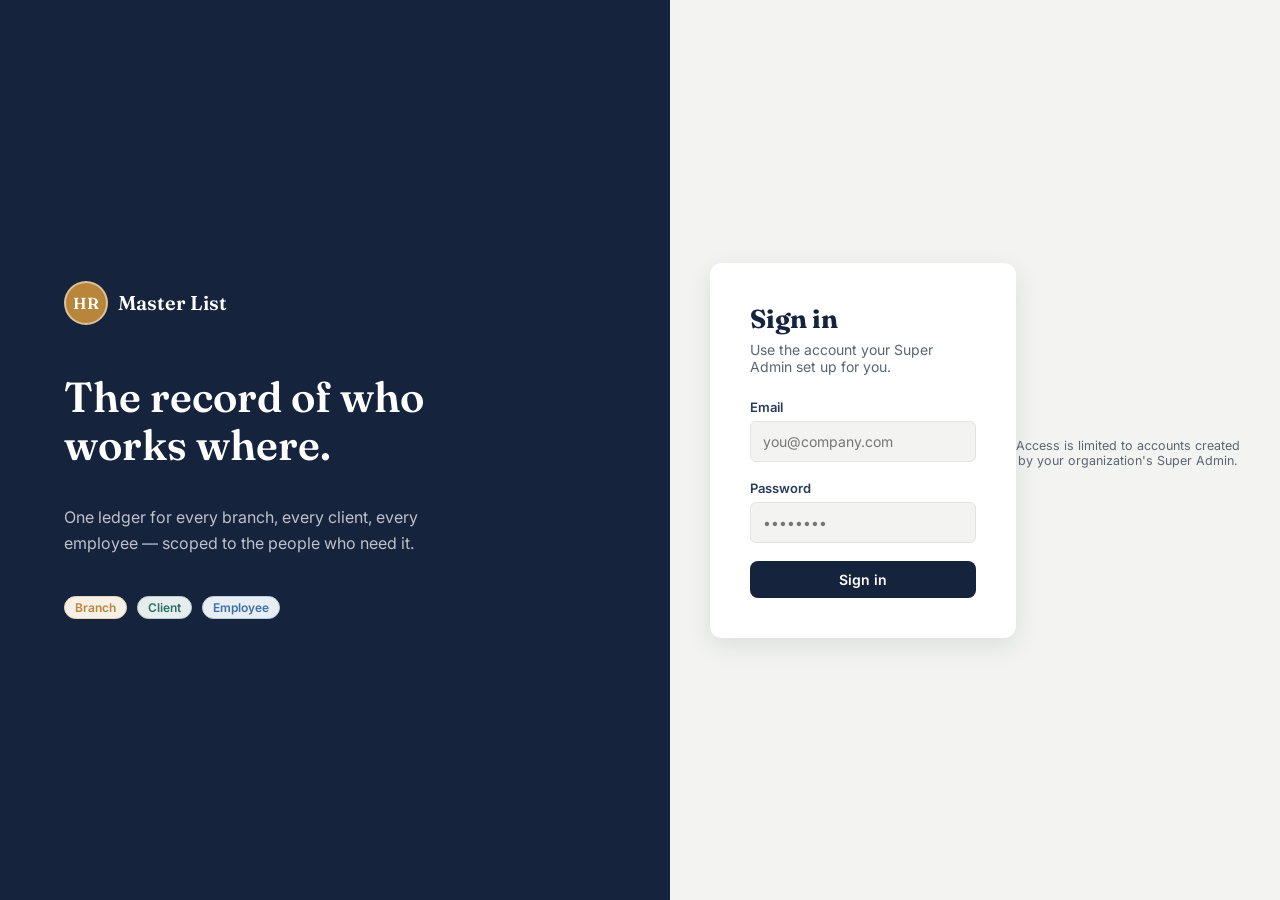
==== index.html @ 0a043a9c "Upload Files" ====
<!DOCTYPE html>
<html lang="en">
<head>
<meta charset="UTF-8">
<meta name="viewport" content="width=device-width, initial-scale=1.0">
<title>Sign in · HRIS</title>
<link rel="preconnect" href="https://fonts.googleapis.com">
<link href="https://fonts.googleapis.com/css2?family=Fraunces:opsz,wght@9..144,400;9..144,600&family=Inter:wght@400;500;600&family=IBM+Plex+Mono:wght@500&display=swap" rel="stylesheet">
<link rel="stylesheet" href="css/style.css">
</head>
<body class="auth-body">

  <div class="auth-shell">
    <aside class="auth-brand">
      <div class="auth-brand-mark">
        <span class="seal">HR</span>
        <span class="brand-word">Master&nbsp;List</span>
      </div>
      <h1 class="auth-headline">The record of who works&nbsp;where.</h1>
      <p class="auth-sub">One ledger for every branch, every client, every employee — scoped to the people who need it.</p>
      <div class="auth-branches-preview">
        <div class="chip" style="--chip-color:#B8863A">Branch</div>
        <div class="chip" style="--chip-color:#2C6E68">Client</div>
        <div class="chip" style="--chip-color:#3E6FA6">Employee</div>
      </div>
    </aside>

    <main class="auth-panel">
      <form id="login-form" class="auth-form" novalidate>
        <h2>Sign in</h2>
        <p class="auth-form-sub">Use the account your Super Admin set up for you.</p>

        <p id="login-error" class="form-error" hidden></p>

        <label for="email">Email</label>
        <input type="email" id="email" name="email" required autocomplete="username" placeholder="you@company.com">

        <label for="password">Password</label>
        <input type="password" id="password" name="password" required autocomplete="current-password" placeholder="••••••••">

        <button type="submit" id="login-submit" class="btn btn-primary btn-block">Sign in</button>
      </form>
      <p class="auth-footnote">Access is limited to accounts created by your organization's Super Admin.</p>
    </main>
  </div>

<script src="js/config.js"></script>
<script src="js/api.js"></script>
<script src="js/auth.js"></script>
</body>
</html>
---- css/style.css ----
/* ============================================================
   HRIS Master List — design tokens
   A ledger-inspired system: deep ink navy + warm seal gold,
   built around the real Branch → Client → Employee hierarchy.
   ============================================================ */

:root {
  --ink: #16233D;
  --ink-soft: #2A3B5C;
  --paper: #F3F4F1;
  --surface: #FFFFFF;
  --accent-gold: #B8863A;
  --accent-teal: #2C6E68;
  --slate: #5B6472;
  --border: #E2E4DE;
  --danger: #A6402F;
  --success: #2F7A4F;

  --font-display: 'Fraunces', Georgia, serif;
  --font-body: 'Inter', -apple-system, BlinkMacSystemFont, sans-serif;
  --font-mono: 'IBM Plex Mono', 'Courier New', monospace;

  --radius: 8px;
  --shadow-card: 0 8px 24px rgba(22, 35, 61, 0.10);
}

* { box-sizing: border-box; }

body {
  margin: 0;
  font-family: var(--font-body);
  color: var(--ink);
  background: var(--paper);
}

h1, h2, h3, h4 { font-family: var(--font-display); margin: 0; }

button, input, select, textarea { font-family: var(--font-body); font-size: 14px; }

.mono { font-family: var(--font-mono); font-size: 12.5px; }

/* ---- Buttons ------------------------------------------------------------ */

.btn {
  border: none;
  border-radius: var(--radius);
  padding: 10px 18px;
  font-weight: 600;
  cursor: pointer;
  transition: transform 0.08s ease, background 0.15s ease;
}
.btn:active { transform: translateY(1px); }
.btn-primary { background: var(--ink); color: #fff; }
.btn-primary:hover { background: var(--ink-soft); }
.btn-ghost { background: transparent; color: var(--ink); border: 1px solid var(--border); }
.btn-ghost:hover { background: rgba(22, 35, 61, 0.05); }
.btn-block { width: 100%; }

.icon-btn {
  background: transparent;
  border: none;
  font-size: 20px;
  line-height: 1;
  cursor: pointer;
  color: var(--slate);
  padding: 4px 8px;
  border-radius: 6px;
}
.icon-btn:hover { background: rgba(22, 35, 61, 0.06); color: var(--ink); }

.link-btn {
  background: none;
  border: none;
  color: var(--accent-teal);
  font-weight: 600;
  cursor: pointer;
  padding: 0;
  margin-right: 10px;
  font-size: 13px;
}
.link-btn:hover { text-decoration: underline; }
.link-danger { color: var(--danger); }

/* ---- Chips / badges / pills ---------------------------------------------- */

.chip {
  display: inline-block;
  padding: 3px 10px;
  border-radius: 999px;
  font-size: 12px;
  font-weight: 600;
  color: var(--chip-color, var(--ink));
  background: color-mix(in srgb, var(--chip-color, var(--ink)) 12%, white);
  border: 1px solid color-mix(in srgb, var(--chip-color, var(--ink)) 35%, white);
}

.role-badge {
  font-size: 11px;
  font-weight: 700;
  letter-spacing: 0.03em;
  text-transform: uppercase;
  padding: 4px 10px;
  border-radius: 999px;
  background: var(--ink);
  color: #fff;
}
.role-badge.role-Viewer, .role-badge.role-Commenter { background: var(--slate); }
.role-badge.role-Editor { background: var(--accent-teal); }
.role-badge.role-Admin { background: var(--ink-soft); }
.role-badge.role-SuperAdmin { background: var(--accent-gold); }

.status-pill {
  font-size: 12px;
  font-weight: 600;
  padding: 3px 10px;
  border-radius: 999px;
}
.status-Active { background: rgba(47, 122, 79, 0.12); color: var(--success); }
.status-Inactive { background: rgba(166, 64, 47, 0.12); color: var(--danger); }

/* ---- Seal / brand mark ----------------------------------------------------- */

.seal {
  display: inline-flex;
  align-items: center;
  justify-content: center;
  width: 44px; height: 44px;
  border-radius: 50%;
  background: var(--accent-gold);
  color: #fff;
  font-family: var(--font-display);
  font-weight: 600;
  font-size: 16px;
  border: 2px solid rgba(255,255,255,0.5);
}
.seal-sm { width: 32px; height: 32px; font-size: 13px; }
.brand-word { font-family: var(--font-display); font-weight: 600; font-size: 17px; margin-left: 10px; }

/* ============================================================
   Login screen
   ============================================================ */

.auth-body { height: 100vh; overflow: hidden; }

.auth-shell {
  display: grid;
  grid-template-columns: 1.1fr 1fr;
  height: 100vh;
}

.auth-brand {
  background: var(--ink);
  color: #fff;
  padding: 64px;
  display: flex;
  flex-direction: column;
  justify-content: center;
}
.auth-brand-mark { display: flex; align-items: center; margin-bottom: 48px; }
.auth-brand-mark .brand-word { color: #fff; font-size: 20px; }
.auth-headline {
  font-size: 42px;
  font-weight: 600;
  line-height: 1.15;
  max-width: 480px;
  margin-bottom: 20px;
}
.auth-sub { color: rgba(255,255,255,0.72); max-width: 420px; line-height: 1.6; margin-bottom: 40px; }
.auth-branches-preview { display: flex; gap: 10px; }

.auth-panel {
  display: flex;
  align-items: center;
  justify-content: center;
  background: var(--paper);
  padding: 40px;
}
.auth-form {
  width: 100%;
  max-width: 380px;
  background: var(--surface);
  padding: 40px;
  border-radius: 12px;
  box-shadow: var(--shadow-card);
}
.auth-form h2 { font-size: 26px; margin-bottom: 6px; }
.auth-form-sub { color: var(--slate); margin: 0 0 24px; font-size: 14px; }
.auth-form label { display: block; font-size: 13px; font-weight: 600; margin-bottom: 6px; color: var(--ink-soft); }
.auth-form input {
  width: 100%;
  padding: 11px 12px;
  margin-bottom: 18px;
  border: 1px solid var(--border);
  border-radius: 6px;
  background: var(--paper);
}
.auth-form input:focus { outline: 2px solid var(--accent-teal); outline-offset: 1px; }
.auth-footnote { text-align: center; color: var(--slate); font-size: 12.5px; max-width: 380px; margin-top: 18px; }

.form-error {
  background: rgba(166, 64, 47, 0.08);
  color: var(--danger);
  padding: 10px 12px;
  border-radius: 6px;
  font-size: 13px;
  margin-bottom: 16px;
}

@media (max-width: 860px) {
  .auth-shell { grid-template-columns: 1fr; }
  .auth-brand { display: none; }
}

/* ============================================================
   App shell (dashboard, users page)
   ============================================================ */

.app-body { min-height: 100vh; }

.topbar {
  display: flex;
  align-items: center;
  gap: 24px;
  padding: 12px 24px;
  background: var(--surface);
  border-bottom: 1px solid var(--border);
  position: sticky;
  top: 0;
  z-index: 20;
}
.topbar-brand { display: flex; align-items: center; }
.topbar-search { flex: 1; }
.topbar-search input {
  width: 100%;
  max-width: 480px;
  padding: 9px 14px;
  border: 1px solid var(--border);
  border-radius: 999px;
  background: var(--paper);
}
.topbar-user { display: flex; align-items: center; gap: 12px; }
.user-email { font-size: 13px; color: var(--slate); }

.app-shell {
  display: grid;
  grid-template-columns: 260px 1fr;
  min-height: calc(100vh - 65px);
}
.users-shell { grid-template-columns: 1fr; }

.rail {
  border-right: 1px solid var(--border);
  padding: 20px 12px;
  background: var(--surface);
}
.rail-header {
  display: flex;
  justify-content: space-between;
  align-items: center;
  font-size: 12px;
  font-weight: 700;
  text-transform: uppercase;
  letter-spacing: 0.04em;
  color: var(--slate);
  padding: 0 8px 12px;
}
.branch-tree { display: flex; flex-direction: column; gap: 2px; }
.tree-item {
  padding: 8px 10px;
  border-radius: 6px;
  cursor: pointer;
  font-size: 13.5px;
  display: flex;
  align-items: center;
  gap: 8px;
}
.tree-item:hover { background: rgba(22, 35, 61, 0.05); }
.tree-item.active { background: var(--ink); color: #fff; font-weight: 600; }
.tree-client { padding-left: 30px; color: var(--slate); font-size: 13px; }
.tree-item.active.tree-client { color: #fff; }
.tree-dot { width: 8px; height: 8px; border-radius: 50%; background: var(--dot); display: inline-block; }

.main { padding: 24px 28px; }
.main-toolbar {
  display: flex;
  justify-content: space-between;
  align-items: center;
  margin-bottom: 18px;
}
.filter-group { display: flex; align-items: center; gap: 14px; }
.filter-group select {
  padding: 8px 12px;
  border: 1px solid var(--border);
  border-radius: 6px;
  background: var(--surface);
}
.scope-label { font-size: 12.5px; color: var(--slate); }
.page-title { font-size: 24px; }

.table-wrap {
  background: var(--surface);
  border-radius: 10px;
  border: 1px solid var(--border);
  overflow: hidden;
}
.data-table { width: 100%; border-collapse: collapse; }
.data-table th {
  text-align: left;
  font-size: 11.5px;
  text-transform: uppercase;
  letter-spacing: 0.04em;
  color: var(--slate);
  padding: 12px 16px;
  border-bottom: 1px solid var(--border);
  background: var(--paper);
}
.data-table td {
  padding: 13px 16px;
  border-bottom: 1px solid var(--border);
  font-size: 13.5px;
}
.data-table tr:last-child td { border-bottom: none; }
.data-table tr:hover td { background: rgba(22, 35, 61, 0.02); }
.cell-name { cursor: pointer; font-weight: 600; }
.cell-name:hover { color: var(--accent-teal); }
.empty-state, .empty-state-sm { padding: 32px; text-align: center; color: var(--slate); }
.empty-state-sm { padding: 12px 0; font-size: 13px; }

/* ============================================================
   Slide-over panels + modals
   ============================================================ */

.slideover { position: fixed; inset: 0; z-index: 50; }
.slideover-backdrop { position: absolute; inset: 0; background: rgba(22, 35, 61, 0.35); }
.slideover-card {
  position: absolute;
  right: 0; top: 0; bottom: 0;
  width: 480px;
  max-width: 92vw;
  background: var(--surface);
  box-shadow: -12px 0 32px rgba(22,35,61,0.18);
  padding: 24px 28px;
  overflow-y: auto;
}
.slideover-head { display: flex; justify-content: space-between; align-items: center; margin-bottom: 20px; }
.slideover-actions { display: flex; justify-content: flex-end; gap: 10px; margin-top: 20px; }

.modal { position: fixed; inset: 0; z-index: 60; display: flex; align-items: center; justify-content: center; }
.modal-backdrop { position: absolute; inset: 0; background: rgba(22, 35, 61, 0.35); }
.modal-card {
  position: relative;
  width: 420px;
  max-width: 92vw;
  background: var(--surface);
  border-radius: 12px;
  padding: 24px 28px;
  box-shadow: var(--shadow-card);
}
.modal-head { display: flex; justify-content: space-between; align-items: center; margin-bottom: 16px; }

.stacked-form label { display: block; font-size: 13px; font-weight: 600; margin: 12px 0 6px; color: var(--ink-soft); }
.stacked-form input, .stacked-form select, .stacked-form textarea {
  width: 100%;
  padding: 9px 12px;
  border: 1px solid var(--border);
  border-radius: 6px;
  background: var(--paper);
}
.stacked-form textarea { min-height: 70px; resize: vertical; }
.form-row { display: grid; grid-template-columns: repeat(auto-fit, minmax(120px, 1fr)); gap: 12px; }
.field-hint { font-size: 12px; color: var(--slate); margin: 4px 0 0; }
.checkbox-list { display: flex; flex-direction: column; gap: 6px; max-height: 160px; overflow-y: auto; border: 1px solid var(--border); border-radius: 6px; padding: 10px; background: var(--paper); }
.inline-checkbox { display: flex; align-items: center; gap: 8px; font-weight: 500 !important; font-size: 13px !important; }
.inline-checkbox input { width: auto !important; }

/* ---- Detail panel ------------------------------------------------------------- */

.detail-grid { display: grid; grid-template-columns: 1fr 1fr; gap: 14px 20px; margin-bottom: 24px; }
.detail-label { display: block; font-size: 11px; text-transform: uppercase; letter-spacing: 0.03em; color: var(--slate); margin-bottom: 3px; }

.comments-section { border-top: 1px solid var(--border); padding-top: 18px; }
.comments-section h4 { font-size: 14px; margin-bottom: 12px; }
.comments-list { display: flex; flex-direction: column; gap: 12px; margin-bottom: 14px; max-height: 220px; overflow-y: auto; }
.comment { background: var(--paper); border-radius: 8px; padding: 10px 12px; }
.comment-meta { font-size: 11.5px; color: var(--slate); margin-bottom: 4px; }
.comment-text { font-size: 13.5px; }
.comment-form { display: flex; gap: 10px; align-items: flex-start; }
.comment-form textarea { flex: 1; }

/* ---- Responsive ------------------------------------------------------------- */

@media (max-width: 900px) {
  .app-shell { grid-template-columns: 1fr; }
  .rail { display: none; }
  .topbar-search { display: none; }
}
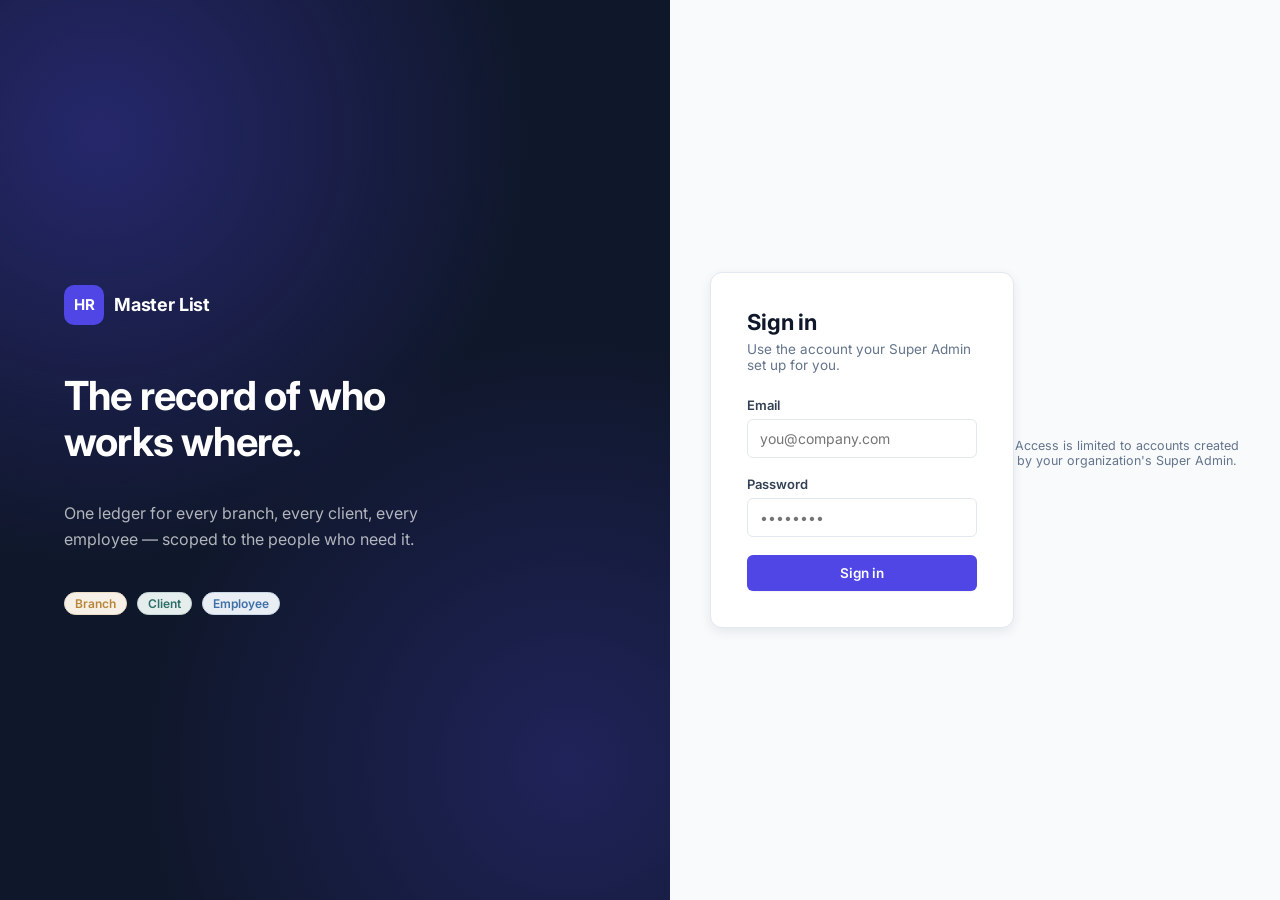
==== commit d1387041: "Upgrade UI" ====
--- a/index.html
+++ b/index.html
@@ -5,7 +5,7 @@
 <meta name="viewport" content="width=device-width, initial-scale=1.0">
 <title>Sign in · HRIS</title>
 <link rel="preconnect" href="https://fonts.googleapis.com">
-<link href="https://fonts.googleapis.com/css2?family=Fraunces:opsz,wght@9..144,400;9..144,600&family=Inter:wght@400;500;600&family=IBM+Plex+Mono:wght@500&display=swap" rel="stylesheet">
+<link href="https://fonts.googleapis.com/css2?family=Inter:wght@400;500;600;700&family=IBM+Plex+Mono:wght@500&display=swap" rel="stylesheet">
 <link rel="stylesheet" href="css/style.css">
 </head>
 <body class="auth-body">
--- a/css/style.css
+++ b/css/style.css
@@ -1,85 +1,118 @@
 /* ============================================================
    HRIS Master List — design tokens
-   A ledger-inspired system: deep ink navy + warm seal gold,
-   built around the real Branch → Client → Employee hierarchy.
+   Modern SaaS system: cool neutrals, a single confident violet-blue
+   accent, and functional density built for scanning long lists.
    ============================================================ */
 
 :root {
-  --ink: #16233D;
-  --ink-soft: #2A3B5C;
-  --paper: #F3F4F1;
+  --primary: #4F46E5;
+  --primary-hover: #4338CA;
+  --primary-soft: #EEF2FF;
+  --primary-ring: rgba(79, 70, 229, 0.35);
+
+  --ink: #0F172A;
+  --ink-soft: #334155;
+  --muted: #64748B;
+  --faint: #94A3B8;
+
+  --bg: #F8FAFC;
   --surface: #FFFFFF;
-  --accent-gold: #B8863A;
-  --accent-teal: #2C6E68;
-  --slate: #5B6472;
-  --border: #E2E4DE;
-  --danger: #A6402F;
-  --success: #2F7A4F;
-
-  --font-display: 'Fraunces', Georgia, serif;
+  --surface-hover: #F1F5F9;
+  --border: #E2E8F0;
+  --border-strong: #CBD5E1;
+
+  --success: #16A34A;
+  --success-soft: #F0FDF4;
+  --danger: #DC2626;
+  --danger-soft: #FEF2F2;
+  --warning: #D97706;
+  --warning-soft: #FFFBEB;
+
   --font-body: 'Inter', -apple-system, BlinkMacSystemFont, sans-serif;
   --font-mono: 'IBM Plex Mono', 'Courier New', monospace;
 
+  --radius-sm: 6px;
   --radius: 8px;
-  --shadow-card: 0 8px 24px rgba(22, 35, 61, 0.10);
+  --radius-lg: 12px;
+  --shadow-sm: 0 1px 2px rgba(15, 23, 42, 0.06);
+  --shadow-md: 0 4px 12px rgba(15, 23, 42, 0.08);
+  --shadow-lg: 0 16px 40px rgba(15, 23, 42, 0.16);
 }
 
 * { box-sizing: border-box; }
+
+[hidden] { display: none !important; }
+
+html { -webkit-font-smoothing: antialiased; }
 
 body {
   margin: 0;
   font-family: var(--font-body);
   color: var(--ink);
-  background: var(--paper);
-}
-
-h1, h2, h3, h4 { font-family: var(--font-display); margin: 0; }
+  background: var(--bg);
+}
+
+h1, h2, h3, h4 { font-family: var(--font-body); margin: 0; letter-spacing: -0.01em; }
 
 button, input, select, textarea { font-family: var(--font-body); font-size: 14px; }
 
 .mono { font-family: var(--font-mono); font-size: 12.5px; }
 
+:focus-visible {
+  outline: 2px solid var(--primary);
+  outline-offset: 2px;
+}
+
 /* ---- Buttons ------------------------------------------------------------ */
 
 .btn {
-  border: none;
-  border-radius: var(--radius);
-  padding: 10px 18px;
-  font-weight: 600;
-  cursor: pointer;
-  transition: transform 0.08s ease, background 0.15s ease;
+  border: 1px solid transparent;
+  border-radius: var(--radius-sm);
+  padding: 9px 16px;
+  font-weight: 600;
+  font-size: 13.5px;
+  cursor: pointer;
+  transition: background 0.12s ease, border-color 0.12s ease, box-shadow 0.12s ease, color 0.12s ease;
+  display: inline-flex;
+  align-items: center;
+  gap: 6px;
 }
 .btn:active { transform: translateY(1px); }
-.btn-primary { background: var(--ink); color: #fff; }
-.btn-primary:hover { background: var(--ink-soft); }
-.btn-ghost { background: transparent; color: var(--ink); border: 1px solid var(--border); }
-.btn-ghost:hover { background: rgba(22, 35, 61, 0.05); }
-.btn-block { width: 100%; }
+.btn-primary { background: var(--primary); color: #fff; box-shadow: var(--shadow-sm); }
+.btn-primary:hover { background: var(--primary-hover); }
+.btn-ghost { background: var(--surface); color: var(--ink-soft); border-color: var(--border); }
+.btn-ghost:hover { background: var(--surface-hover); border-color: var(--border-strong); color: var(--ink); }
+.btn-danger { background: var(--surface); color: var(--danger); border-color: var(--border); }
+.btn-danger:hover { background: var(--danger-soft); border-color: #FCA5A5; }
+.btn-sm { padding: 6px 12px; font-size: 12.5px; }
+.btn-block { width: 100%; justify-content: center; }
+.btn:disabled { opacity: 0.5; cursor: not-allowed; }
 
 .icon-btn {
   background: transparent;
   border: none;
-  font-size: 20px;
+  font-size: 18px;
   line-height: 1;
   cursor: pointer;
-  color: var(--slate);
-  padding: 4px 8px;
-  border-radius: 6px;
-}
-.icon-btn:hover { background: rgba(22, 35, 61, 0.06); color: var(--ink); }
+  color: var(--muted);
+  padding: 5px 9px;
+  border-radius: var(--radius-sm);
+}
+.icon-btn:hover { background: var(--surface-hover); color: var(--ink); }
 
 .link-btn {
   background: none;
   border: none;
-  color: var(--accent-teal);
-  font-weight: 600;
-  cursor: pointer;
-  padding: 0;
-  margin-right: 10px;
-  font-size: 13px;
-}
-.link-btn:hover { text-decoration: underline; }
+  color: var(--primary);
+  font-weight: 600;
+  cursor: pointer;
+  padding: 4px 6px;
+  border-radius: var(--radius-sm);
+  font-size: 12.5px;
+}
+.link-btn:hover { background: var(--primary-soft); }
 .link-danger { color: var(--danger); }
+.link-danger:hover { background: var(--danger-soft); }
 
 /* ---- Chips / badges / pills ---------------------------------------------- */
 
@@ -91,7 +124,7 @@
   font-weight: 600;
   color: var(--chip-color, var(--ink));
   background: color-mix(in srgb, var(--chip-color, var(--ink)) 12%, white);
-  border: 1px solid color-mix(in srgb, var(--chip-color, var(--ink)) 35%, white);
+  border: 1px solid color-mix(in srgb, var(--chip-color, var(--ink)) 28%, white);
 }
 
 .role-badge {
@@ -104,19 +137,38 @@
   background: var(--ink);
   color: #fff;
 }
-.role-badge.role-Viewer, .role-badge.role-Commenter { background: var(--slate); }
-.role-badge.role-Editor { background: var(--accent-teal); }
+.role-badge.role-Viewer, .role-badge.role-Commenter { background: var(--muted); }
+.role-badge.role-Editor { background: #0EA5A0; }
 .role-badge.role-Admin { background: var(--ink-soft); }
-.role-badge.role-SuperAdmin { background: var(--accent-gold); }
+.role-badge.role-SuperAdmin { background: var(--primary); }
 
 .status-pill {
   font-size: 12px;
   font-weight: 600;
   padding: 3px 10px;
   border-radius: 999px;
-}
-.status-Active { background: rgba(47, 122, 79, 0.12); color: var(--success); }
-.status-Inactive { background: rgba(166, 64, 47, 0.12); color: var(--danger); }
+  display: inline-flex;
+  align-items: center;
+  gap: 5px;
+}
+.status-pill::before { content: ''; width: 6px; height: 6px; border-radius: 50%; background: currentColor; }
+.status-Active { background: var(--success-soft); color: var(--success); }
+.status-Inactive { background: var(--danger-soft); color: var(--danger); }
+
+/* ---- Avatars ---------------------------------------------------------------- */
+
+.avatar {
+  display: inline-flex;
+  align-items: center;
+  justify-content: center;
+  width: 30px; height: 30px;
+  border-radius: 50%;
+  font-size: 11.5px;
+  font-weight: 700;
+  color: var(--av-color, var(--primary));
+  background: color-mix(in srgb, var(--av-color, var(--primary)) 15%, white);
+  flex-shrink: 0;
+}
 
 /* ---- Seal / brand mark ----------------------------------------------------- */
 
@@ -124,17 +176,15 @@
   display: inline-flex;
   align-items: center;
   justify-content: center;
-  width: 44px; height: 44px;
-  border-radius: 50%;
-  background: var(--accent-gold);
+  width: 40px; height: 40px;
+  border-radius: 10px;
+  background: var(--primary);
   color: #fff;
-  font-family: var(--font-display);
-  font-weight: 600;
-  font-size: 16px;
-  border: 2px solid rgba(255,255,255,0.5);
-}
-.seal-sm { width: 32px; height: 32px; font-size: 13px; }
-.brand-word { font-family: var(--font-display); font-weight: 600; font-size: 17px; margin-left: 10px; }
+  font-weight: 700;
+  font-size: 15px;
+}
+.seal-sm { width: 30px; height: 30px; font-size: 12.5px; border-radius: 8px; }
+.brand-word { font-weight: 700; font-size: 16px; margin-left: 10px; color: var(--ink); letter-spacing: -0.01em; }
 
 /* ============================================================
    Login screen
@@ -150,6 +200,8 @@
 
 .auth-brand {
   background: var(--ink);
+  background-image: radial-gradient(circle at 15% 15%, rgba(79,70,229,0.35), transparent 45%),
+                     radial-gradient(circle at 85% 85%, rgba(79,70,229,0.25), transparent 45%);
   color: #fff;
   padding: 64px;
   display: flex;
@@ -157,51 +209,54 @@
   justify-content: center;
 }
 .auth-brand-mark { display: flex; align-items: center; margin-bottom: 48px; }
-.auth-brand-mark .brand-word { color: #fff; font-size: 20px; }
+.auth-brand-mark .brand-word { color: #fff; font-size: 18px; }
 .auth-headline {
-  font-size: 42px;
-  font-weight: 600;
+  font-size: 40px;
+  font-weight: 700;
   line-height: 1.15;
   max-width: 480px;
   margin-bottom: 20px;
-}
-.auth-sub { color: rgba(255,255,255,0.72); max-width: 420px; line-height: 1.6; margin-bottom: 40px; }
+  letter-spacing: -0.02em;
+}
+.auth-sub { color: rgba(255,255,255,0.68); max-width: 420px; line-height: 1.6; margin-bottom: 40px; }
 .auth-branches-preview { display: flex; gap: 10px; }
 
 .auth-panel {
   display: flex;
   align-items: center;
   justify-content: center;
-  background: var(--paper);
+  background: var(--bg);
   padding: 40px;
 }
 .auth-form {
   width: 100%;
   max-width: 380px;
   background: var(--surface);
-  padding: 40px;
-  border-radius: 12px;
-  box-shadow: var(--shadow-card);
-}
-.auth-form h2 { font-size: 26px; margin-bottom: 6px; }
-.auth-form-sub { color: var(--slate); margin: 0 0 24px; font-size: 14px; }
+  padding: 36px;
+  border-radius: var(--radius-lg);
+  border: 1px solid var(--border);
+  box-shadow: var(--shadow-md);
+}
+.auth-form h2 { font-size: 22px; margin-bottom: 6px; font-weight: 700; }
+.auth-form-sub { color: var(--muted); margin: 0 0 24px; font-size: 13.5px; }
 .auth-form label { display: block; font-size: 13px; font-weight: 600; margin-bottom: 6px; color: var(--ink-soft); }
 .auth-form input {
   width: 100%;
-  padding: 11px 12px;
+  padding: 10px 12px;
   margin-bottom: 18px;
   border: 1px solid var(--border);
-  border-radius: 6px;
-  background: var(--paper);
-}
-.auth-form input:focus { outline: 2px solid var(--accent-teal); outline-offset: 1px; }
-.auth-footnote { text-align: center; color: var(--slate); font-size: 12.5px; max-width: 380px; margin-top: 18px; }
+  border-radius: var(--radius-sm);
+  background: var(--surface);
+  transition: border-color 0.12s ease, box-shadow 0.12s ease;
+}
+.auth-form input:focus { outline: none; border-color: var(--primary); box-shadow: 0 0 0 3px var(--primary-ring); }
+.auth-footnote { text-align: center; color: var(--muted); font-size: 12.5px; max-width: 380px; margin-top: 18px; }
 
 .form-error {
-  background: rgba(166, 64, 47, 0.08);
+  background: var(--danger-soft);
   color: var(--danger);
   padding: 10px 12px;
-  border-radius: 6px;
+  border-radius: var(--radius-sm);
   font-size: 13px;
   margin-bottom: 16px;
 }
@@ -221,7 +276,7 @@
   display: flex;
   align-items: center;
   gap: 24px;
-  padding: 12px 24px;
+  padding: 10px 20px;
   background: var(--surface);
   border-bottom: 1px solid var(--border);
   position: sticky;
@@ -232,160 +287,340 @@
 .topbar-search { flex: 1; }
 .topbar-search input {
   width: 100%;
-  max-width: 480px;
-  padding: 9px 14px;
-  border: 1px solid var(--border);
-  border-radius: 999px;
-  background: var(--paper);
-}
+  max-width: 440px;
+  padding: 8px 14px 8px 34px;
+  border: 1px solid var(--border);
+  border-radius: var(--radius-sm);
+  background: var(--bg);
+  background-image: url("data:image/svg+xml,%3Csvg xmlns='http://www.w3.org/2000/svg' width='14' height='14' viewBox='0 0 24 24' fill='none' stroke='%2394A3B8' stroke-width='2' stroke-linecap='round' stroke-linejoin='round'%3E%3Ccircle cx='11' cy='11' r='8'/%3E%3Cline x1='21' y1='21' x2='16.65' y2='16.65'/%3E%3C/svg%3E");
+  background-repeat: no-repeat;
+  background-position: 12px center;
+  transition: border-color 0.12s ease, box-shadow 0.12s ease;
+}
+.topbar-search input:focus { outline: none; border-color: var(--primary); box-shadow: 0 0 0 3px var(--primary-ring); background-color: var(--surface); }
 .topbar-user { display: flex; align-items: center; gap: 12px; }
-.user-email { font-size: 13px; color: var(--slate); }
+.user-email { font-size: 13px; color: var(--muted); }
 
 .app-shell {
   display: grid;
-  grid-template-columns: 260px 1fr;
-  min-height: calc(100vh - 65px);
+  grid-template-columns: 248px 1fr;
+  min-height: calc(100vh - 57px);
 }
 .users-shell { grid-template-columns: 1fr; }
 
 .rail {
   border-right: 1px solid var(--border);
-  padding: 20px 12px;
+  padding: 18px 12px;
   background: var(--surface);
 }
 .rail-header {
   display: flex;
   justify-content: space-between;
   align-items: center;
-  font-size: 12px;
+  font-size: 11px;
   font-weight: 700;
   text-transform: uppercase;
-  letter-spacing: 0.04em;
-  color: var(--slate);
-  padding: 0 8px 12px;
-}
-.branch-tree { display: flex; flex-direction: column; gap: 2px; }
+  letter-spacing: 0.05em;
+  color: var(--faint);
+  padding: 0 8px 10px;
+}
+.branch-tree { display: flex; flex-direction: column; gap: 1px; }
 .tree-item {
-  padding: 8px 10px;
-  border-radius: 6px;
+  padding: 7px 10px;
+  border-radius: var(--radius-sm);
   cursor: pointer;
   font-size: 13.5px;
+  font-weight: 500;
   display: flex;
   align-items: center;
   gap: 8px;
-}
-.tree-item:hover { background: rgba(22, 35, 61, 0.05); }
-.tree-item.active { background: var(--ink); color: #fff; font-weight: 600; }
-.tree-client { padding-left: 30px; color: var(--slate); font-size: 13px; }
-.tree-item.active.tree-client { color: #fff; }
-.tree-dot { width: 8px; height: 8px; border-radius: 50%; background: var(--dot); display: inline-block; }
-
-.main { padding: 24px 28px; }
+  color: var(--ink-soft);
+}
+.tree-item:hover { background: var(--surface-hover); }
+.tree-item.active { background: var(--primary-soft); color: var(--primary); font-weight: 600; }
+.tree-client { padding-left: 30px; color: var(--muted); font-size: 13px; font-weight: 500; }
+.tree-item.active.tree-client { color: var(--primary); }
+.tree-dot { width: 7px; height: 7px; border-radius: 50%; background: var(--dot); display: inline-block; flex-shrink: 0; }
+.tree-branch { justify-content: space-between; }
+.tree-branch-label { display: flex; align-items: center; gap: 8px; flex: 1; }
+.tree-add-client {
+  background: none;
+  border: none;
+  color: var(--faint);
+  font-size: 11.5px;
+  font-weight: 600;
+  cursor: pointer;
+  padding: 2px 6px;
+  border-radius: 4px;
+  opacity: 0;
+  transition: opacity 0.1s ease;
+}
+.tree-branch:hover .tree-add-client { opacity: 1; }
+.tree-add-client:hover { background: var(--surface-hover); color: var(--ink); }
+
+.main { padding: 22px 28px 32px; }
+
+.page-header { display: flex; justify-content: space-between; align-items: flex-start; margin-bottom: 18px; }
+.page-title { font-size: 21px; font-weight: 700; }
+.page-subtitle { font-size: 13px; color: var(--muted); margin-top: 3px; }
+
 .main-toolbar {
   display: flex;
   justify-content: space-between;
   align-items: center;
-  margin-bottom: 18px;
-}
-.filter-group { display: flex; align-items: center; gap: 14px; }
+  gap: 12px;
+  margin-bottom: 14px;
+  flex-wrap: wrap;
+}
+.filter-group { display: flex; align-items: center; gap: 10px; flex-wrap: wrap; }
 .filter-group select {
-  padding: 8px 12px;
-  border: 1px solid var(--border);
-  border-radius: 6px;
-  background: var(--surface);
-}
-.scope-label { font-size: 12.5px; color: var(--slate); }
-.page-title { font-size: 24px; }
+  padding: 7px 10px;
+  border: 1px solid var(--border);
+  border-radius: var(--radius-sm);
+  background: var(--surface);
+  color: var(--ink-soft);
+  font-weight: 500;
+}
+.scope-label { font-size: 12.5px; color: var(--muted); }
+.toolbar-actions { display: flex; align-items: center; gap: 8px; }
+
+/* Segmented control (density) */
+.segmented { display: inline-flex; border: 1px solid var(--border); border-radius: var(--radius-sm); overflow: hidden; }
+.segmented button {
+  border: none;
+  background: var(--surface);
+  padding: 6px 10px;
+  font-size: 12.5px;
+  font-weight: 600;
+  color: var(--muted);
+  cursor: pointer;
+  border-right: 1px solid var(--border);
+}
+.segmented button:last-child { border-right: none; }
+.segmented button.active { background: var(--primary-soft); color: var(--primary); }
+.segmented button:hover:not(.active) { background: var(--surface-hover); }
+
+/* ---- Bulk action bar ---------------------------------------------------- */
+
+.bulk-bar {
+  display: flex;
+  align-items: center;
+  justify-content: space-between;
+  background: var(--primary-soft);
+  border: 1px solid color-mix(in srgb, var(--primary) 30%, white);
+  border-radius: var(--radius);
+  padding: 9px 14px;
+  margin-bottom: 14px;
+  font-size: 13.5px;
+  color: var(--primary);
+  font-weight: 600;
+}
+.bulk-bar-actions { display: flex; align-items: center; gap: 8px; }
+
+/* ---- Table ---------------------------------------------------------------- */
 
 .table-wrap {
   background: var(--surface);
-  border-radius: 10px;
+  border-radius: var(--radius-lg);
   border: 1px solid var(--border);
   overflow: hidden;
 }
-.data-table { width: 100%; border-collapse: collapse; }
+.table-scroll { overflow-x: auto; }
+.data-table { width: 100%; border-collapse: collapse; min-width: 760px; }
 .data-table th {
   text-align: left;
   font-size: 11.5px;
   text-transform: uppercase;
   letter-spacing: 0.04em;
-  color: var(--slate);
+  color: var(--muted);
+  padding: 11px 16px;
+  border-bottom: 1px solid var(--border);
+  background: var(--bg);
+  white-space: nowrap;
+  font-weight: 700;
+}
+.data-table th.sortable { cursor: pointer; user-select: none; }
+.data-table th.sortable:hover { color: var(--ink); }
+.sort-arrow { display: inline-block; margin-left: 3px; opacity: 0.35; font-size: 10px; }
+.sort-arrow.active { opacity: 1; color: var(--primary); }
+.data-table td {
   padding: 12px 16px;
   border-bottom: 1px solid var(--border);
-  background: var(--paper);
-}
-.data-table td {
-  padding: 13px 16px;
-  border-bottom: 1px solid var(--border);
   font-size: 13.5px;
-}
+  color: var(--ink-soft);
+}
+.data-table.density-compact td { padding: 7px 16px; }
+.data-table.density-compact .avatar { width: 24px; height: 24px; font-size: 10px; }
 .data-table tr:last-child td { border-bottom: none; }
-.data-table tr:hover td { background: rgba(22, 35, 61, 0.02); }
-.cell-name { cursor: pointer; font-weight: 600; }
-.cell-name:hover { color: var(--accent-teal); }
-.empty-state, .empty-state-sm { padding: 32px; text-align: center; color: var(--slate); }
+.data-table tr:hover td { background: var(--surface-hover); }
+.data-table tr.row-selected td { background: var(--primary-soft); }
+.th-checkbox, .td-checkbox { width: 36px; padding-left: 16px; padding-right: 0; }
+.name-cell { display: flex; align-items: center; gap: 10px; }
+.cell-name { cursor: pointer; font-weight: 600; color: var(--ink); }
+.cell-name:hover { color: var(--primary); }
+.cell-actions { text-align: right; white-space: nowrap; }
+.empty-state, .empty-state-sm { padding: 48px 20px; text-align: center; color: var(--muted); }
+.empty-state-icon { font-size: 28px; margin-bottom: 8px; opacity: 0.5; }
 .empty-state-sm { padding: 12px 0; font-size: 13px; }
+
+input[type="checkbox"] {
+  width: 16px; height: 16px;
+  accent-color: var(--primary);
+  cursor: pointer;
+}
+
+/* ---- Skeleton loading ------------------------------------------------------ */
+
+.skeleton-cell { padding: 14px 16px; }
+.skeleton-bar {
+  height: 12px;
+  border-radius: 4px;
+  background: linear-gradient(90deg, var(--surface-hover) 25%, var(--border) 50%, var(--surface-hover) 75%);
+  background-size: 200% 100%;
+  animation: skeleton-shimmer 1.3s infinite;
+}
+@keyframes skeleton-shimmer {
+  0% { background-position: 200% 0; }
+  100% { background-position: -200% 0; }
+}
+
+/* ---- Pagination ---------------------------------------------------------- */
+
+.pagination-bar {
+  display: flex;
+  align-items: center;
+  justify-content: space-between;
+  padding: 12px 16px;
+  border-top: 1px solid var(--border);
+  background: var(--bg);
+  font-size: 13px;
+  color: var(--muted);
+  flex-wrap: wrap;
+  gap: 10px;
+}
+.pagination-summary { display: flex; align-items: center; gap: 14px; }
+.pagination-summary select {
+  padding: 5px 8px;
+  border: 1px solid var(--border);
+  border-radius: var(--radius-sm);
+  background: var(--surface);
+  font-size: 12.5px;
+}
+.pagination-controls { display: flex; align-items: center; gap: 4px; }
+.page-btn {
+  border: 1px solid var(--border);
+  background: var(--surface);
+  color: var(--ink-soft);
+  min-width: 30px;
+  height: 30px;
+  border-radius: var(--radius-sm);
+  cursor: pointer;
+  font-size: 12.5px;
+  font-weight: 600;
+  padding: 0 8px;
+}
+.page-btn:hover:not(:disabled) { background: var(--surface-hover); border-color: var(--border-strong); }
+.page-btn.active { background: var(--primary); border-color: var(--primary); color: #fff; }
+.page-btn:disabled { opacity: 0.4; cursor: not-allowed; }
+.page-ellipsis { padding: 0 4px; color: var(--faint); }
 
 /* ============================================================
    Slide-over panels + modals
    ============================================================ */
 
 .slideover { position: fixed; inset: 0; z-index: 50; }
-.slideover-backdrop { position: absolute; inset: 0; background: rgba(22, 35, 61, 0.35); }
+.slideover-backdrop { position: absolute; inset: 0; background: rgba(15, 23, 42, 0.4); }
 .slideover-card {
   position: absolute;
   right: 0; top: 0; bottom: 0;
   width: 480px;
   max-width: 92vw;
   background: var(--surface);
-  box-shadow: -12px 0 32px rgba(22,35,61,0.18);
-  padding: 24px 28px;
+  box-shadow: var(--shadow-lg);
+  padding: 22px 26px;
   overflow-y: auto;
 }
-.slideover-head { display: flex; justify-content: space-between; align-items: center; margin-bottom: 20px; }
+.slideover-head { display: flex; justify-content: space-between; align-items: center; margin-bottom: 18px; }
+.slideover-head h3 { font-size: 18px; font-weight: 700; }
 .slideover-actions { display: flex; justify-content: flex-end; gap: 10px; margin-top: 20px; }
 
 .modal { position: fixed; inset: 0; z-index: 60; display: flex; align-items: center; justify-content: center; }
-.modal-backdrop { position: absolute; inset: 0; background: rgba(22, 35, 61, 0.35); }
+.modal-backdrop { position: absolute; inset: 0; background: rgba(15, 23, 42, 0.4); }
 .modal-card {
   position: relative;
   width: 420px;
   max-width: 92vw;
   background: var(--surface);
-  border-radius: 12px;
-  padding: 24px 28px;
-  box-shadow: var(--shadow-card);
+  border-radius: var(--radius-lg);
+  padding: 22px 26px;
+  box-shadow: var(--shadow-lg);
 }
 .modal-head { display: flex; justify-content: space-between; align-items: center; margin-bottom: 16px; }
+.modal-head h3 { font-size: 17px; font-weight: 700; }
 
 .stacked-form label { display: block; font-size: 13px; font-weight: 600; margin: 12px 0 6px; color: var(--ink-soft); }
 .stacked-form input, .stacked-form select, .stacked-form textarea {
   width: 100%;
   padding: 9px 12px;
   border: 1px solid var(--border);
-  border-radius: 6px;
-  background: var(--paper);
+  border-radius: var(--radius-sm);
+  background: var(--surface);
+  transition: border-color 0.12s ease, box-shadow 0.12s ease;
+}
+.stacked-form input:focus, .stacked-form select:focus, .stacked-form textarea:focus {
+  outline: none; border-color: var(--primary); box-shadow: 0 0 0 3px var(--primary-ring);
 }
 .stacked-form textarea { min-height: 70px; resize: vertical; }
 .form-row { display: grid; grid-template-columns: repeat(auto-fit, minmax(120px, 1fr)); gap: 12px; }
-.field-hint { font-size: 12px; color: var(--slate); margin: 4px 0 0; }
-.checkbox-list { display: flex; flex-direction: column; gap: 6px; max-height: 160px; overflow-y: auto; border: 1px solid var(--border); border-radius: 6px; padding: 10px; background: var(--paper); }
+.field-hint { font-size: 12px; color: var(--muted); margin: 4px 0 0; }
+.checkbox-list { display: flex; flex-direction: column; gap: 6px; max-height: 160px; overflow-y: auto; border: 1px solid var(--border); border-radius: var(--radius-sm); padding: 10px; background: var(--bg); }
 .inline-checkbox { display: flex; align-items: center; gap: 8px; font-weight: 500 !important; font-size: 13px !important; }
 .inline-checkbox input { width: auto !important; }
 
 /* ---- Detail panel ------------------------------------------------------------- */
 
 .detail-grid { display: grid; grid-template-columns: 1fr 1fr; gap: 14px 20px; margin-bottom: 24px; }
-.detail-label { display: block; font-size: 11px; text-transform: uppercase; letter-spacing: 0.03em; color: var(--slate); margin-bottom: 3px; }
+.detail-label { display: block; font-size: 11px; text-transform: uppercase; letter-spacing: 0.03em; color: var(--faint); margin-bottom: 3px; font-weight: 700; }
 
 .comments-section { border-top: 1px solid var(--border); padding-top: 18px; }
-.comments-section h4 { font-size: 14px; margin-bottom: 12px; }
-.comments-list { display: flex; flex-direction: column; gap: 12px; margin-bottom: 14px; max-height: 220px; overflow-y: auto; }
-.comment { background: var(--paper); border-radius: 8px; padding: 10px 12px; }
-.comment-meta { font-size: 11.5px; color: var(--slate); margin-bottom: 4px; }
-.comment-text { font-size: 13.5px; }
+.comments-section h4 { font-size: 14px; margin-bottom: 12px; font-weight: 700; }
+.comments-list { display: flex; flex-direction: column; gap: 10px; margin-bottom: 14px; max-height: 220px; overflow-y: auto; }
+.comment { background: var(--bg); border-radius: var(--radius); padding: 10px 12px; }
+.comment-meta { font-size: 11.5px; color: var(--muted); margin-bottom: 4px; }
+.comment-text { font-size: 13.5px; color: var(--ink-soft); }
 .comment-form { display: flex; gap: 10px; align-items: flex-start; }
 .comment-form textarea { flex: 1; }
+
+/* ---- Toasts ---------------------------------------------------------------- */
+
+.toast-stack {
+  position: fixed;
+  bottom: 20px;
+  right: 20px;
+  z-index: 100;
+  display: flex;
+  flex-direction: column;
+  gap: 8px;
+  max-width: 340px;
+}
+.toast {
+  background: var(--ink);
+  color: #fff;
+  padding: 11px 14px;
+  border-radius: var(--radius);
+  font-size: 13.5px;
+  box-shadow: var(--shadow-lg);
+  display: flex;
+  align-items: center;
+  gap: 10px;
+  animation: toast-in 0.18s ease;
+}
+.toast.toast-success { background: #14532D; }
+.toast.toast-danger { background: #7F1D1D; }
+@keyframes toast-in {
+  from { opacity: 0; transform: translateY(6px); }
+  to { opacity: 1; transform: translateY(0); }
+}
 
 /* ---- Responsive ------------------------------------------------------------- */
 
